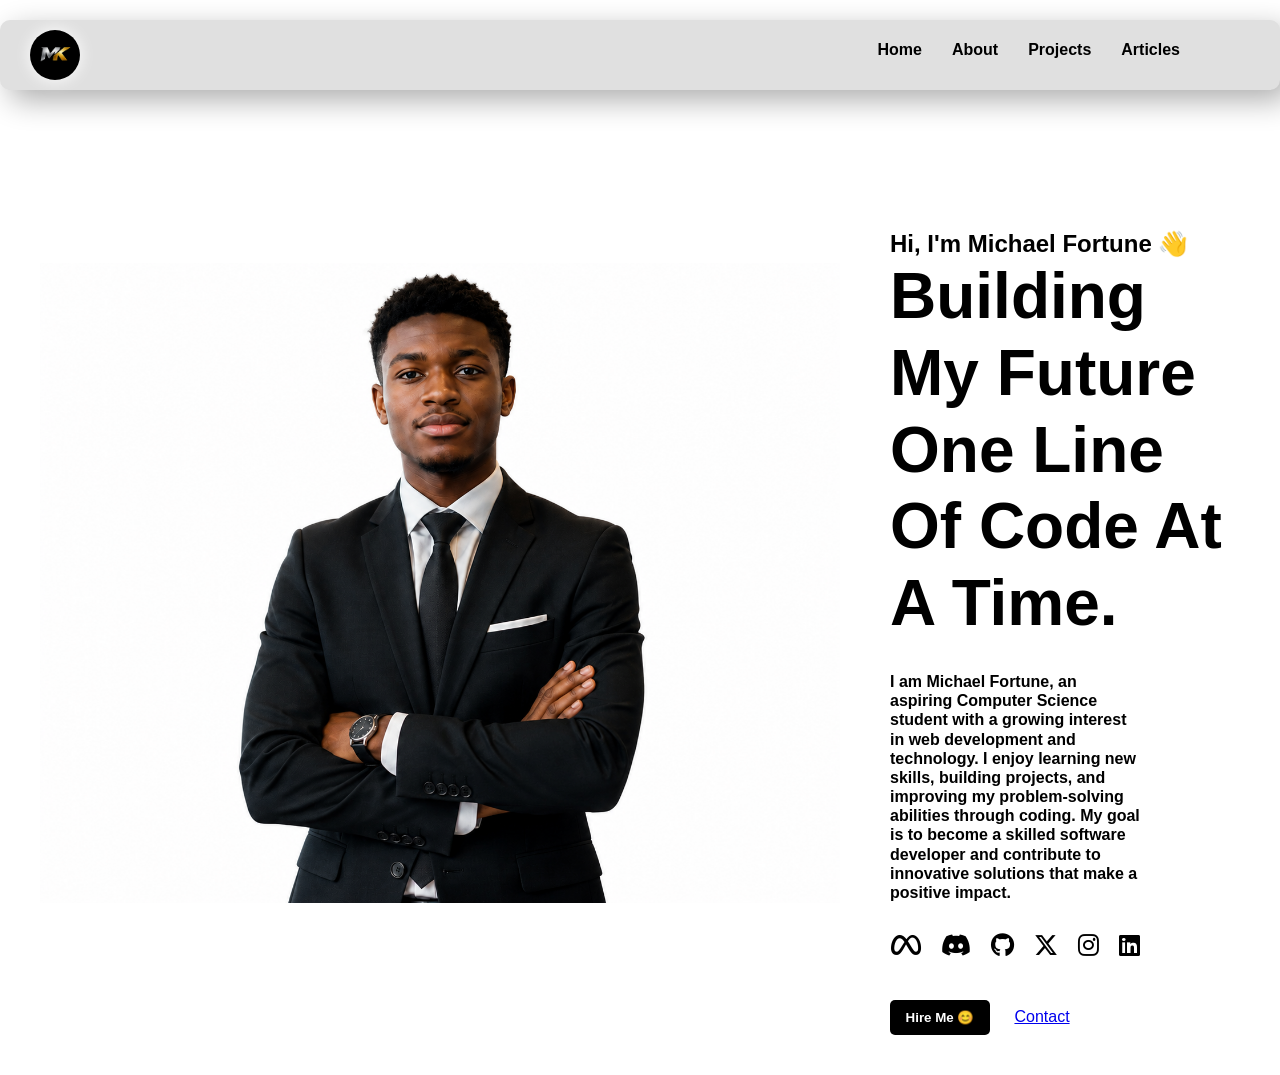
==== Index.html @ 8fdf56cf "changed file name to index.html" ====
<!DOCTYPE html>
<html lang="en">
<head>
    <meta charset="UTF-8">
    <meta name="viewport" content="width=device-width, initial-scale=1.0">
    <title>MK</title>
    <link rel="stylesheet" href="Index.css">
    <link rel="stylesheet" href="https://fonts.googleapis.com/css?family=Tangerine">
    <link rel="stylesheet" href="https://cdnjs.cloudflare.com/ajax/libs/font-awesome/6.5.2/css/all.min.css">
    <!-- <style>scroll-behaviour:smooth
    </style> -->
</head>
<body>
    <nav>
        <img src="mk.png" alt="Logo">
         <ul class="left">
                        <li><a href="http://127.0.0.1:5500/portfolio.html">Home</a></li>            
                        <li><a href="http://127.0.0.1:5500/About.html">About</a></li>
            <li><a href="http://127.0.0.1:5500/projects.html">Projects</a></li>
            <li>Articles</li>
        </ul>
    </nav>
        <section class="hero">
            <img src="ct.png" alt="image">
            <div>
                <h2>Hi, I'm Michael Fortune 👋</h2>
            <h1>Building My Future One Line Of Code At A Time.</h1>
            <p>I am Michael Fortune, an aspiring Computer Science student with a growing interest in web development and
                technology. I enjoy learning new skills, building projects, and improving my problem-solving abilities
                through coding.
                My goal is to become a skilled software developer and contribute to innovative solutions that make a
                positive impact.
            </p>
            <ul class="sec">
        <li><i class="fa-brands fa-meta"></i></li></li>
    <li><i class="fa-brands fa-discord"></i></li>
    <li><i class="fa-brands fa-github"></i></li>
        <li><i class="fa-brands fa-x-twitter"></i></li>
    <li><i class="fa-brands fa-instagram"></i></li>
    <li><i class="fa-brands fa-linkedin"></i></li>
</ul>
            <div>
                <button>Hire Me 😊</button> <span><a href="http://127.0.0.1:5500/contact.html">Contact</a></span>
            </div>
            </div>
        </section>
        <!-- <footer> -->
            <!-- <button>Hire Me</button> -->
        <!-- </footer> -->
        <!-- <footer> -->
            <!-- <p>&copy; 2026 M K. All rights reserved.</p> -->
         <!-- </footer> -->

</body>

</html>
---- Index.css ----
*{ 
  margin: 0;
  padding: 0;
  box-sizing: border-box;
}
body{
  background-color:#FEFDFD;
  color: black;
  font-family:Verdana, sans-serif;
  /* box-shadow:inset 10px 10px 24px ; */
}
nav{
  margin-top: 20px;
  display: flex;
 justify-content:space-between;
  align-items: center;
  background: #e0e0e0;
border-radius: 10px;
box-shadow: 10px 10px 30px #adadad,
            -20px -20px 40px #ffffff;
}
nav img{
   width: 50px;
    height:auto ;
    background-color: rgb(0, 0, 0);
    border-radius: 50%;
    margin: 10px;
    margin-left: 30px;
     filter: drop-shadow(0 0 8px rgb(255, 255, 255));
    
}
nav .left{
  display: flex;
  justify-content: center;
  align-items: center;
  list-style: none;
  gap: 30px;
  padding-left:100px ;
  font-weight: bolder;
}
nav .left li a{
  transition: 0.3s;
}
nav .left li a{
  color: black;
  text-decoration: none;
}
nav .left li a:hover{
   color: grey;
  cursor: pointer;
}
.hero .sec{
  padding-right: 100px;
  font-size: 1.5rem;
  display: flex;
  justify-content: center;
  align-items: center;
  list-style: none;
  gap: 20px;
margin-top: 30px;
}
.hero .sec li {
  color: black;
}

.hero .sec li i {
  transition: 0.3s ease-in;
}

.hero .sec li i:hover{
  background-color: rgb(1, 7, 12);
  border-radius: 30px;
  /* position: static; */
  color: white;
  padding: 7px;
}
.hero{
    display: flex;
    align-items: center;
    justify-content: center;
    gap: 50px;
    padding: 40px;
}
h2{
  margin-top: 100px;
}

.hero img{
    /* height: 30rem;
    width: 150%; */
    /* margin-left: 200px; */
    width: 500px;
    max-width: 100%;
    height: auto;
}


/* .hero{
    max-width: 600px;
} */
h1{
  display: inline-block;
  line-height: 1.4;
    /* font-size: 4rem; */
    font-size:clamp(2rem, 5vw, 4rem);
}
.hero p{
    line-height: 1.4;
    /* margin-right: 100px; */
    font-weight: 600;
    /* margin-top: 30px; */
    max-width:600px;
  margin-top:30px;
} 
footer{
  padding-left: 50px;
}
 footer button{
    width: 100px;
    height:6rem ;
    background-color:black;
    border-radius: 50%;
    /* margin: 10px; */
    color: white; 
    font-weight: bold;  
    border: none;
}
.hero button{
  padding: 10px;
  width:100px ;
  margin-top: 20px;
  border-radius: 5px;
  border: none;
  background-color: black;
  color: white;
  font-weight: bold;
  transition: 0.5s;
  margin-top: 40px;
}
.hero button:hover{
  /* background-color: rgb(30, 29, 29); */
  transform: scale(1.2);
  cursor: pointer;
  color: grey;
}
.hero span{
margin: 20px;
margin-top: 40px;

}
.hero span:hover{
  text-decoration: underline;
  cursor: pointer;
}
@media (max-width:492px) {
  nav{
   flex-direction: column;
    gap: 15px;
    padding: 15px; ;
    max-width: 100%;
    width: 450px;
  }
  }
  nav .logo{
    display: flex;
    align-items: center;
    justify-content: space-between;
    /* padding-bottom: 20px; */  
  }
  .hero img{
    width: 50rem;
    height: 100%;
  }
  .hero{
    display: flex;
    align-items: center;
    justify-content: center;
    gap: 50px;
    flex-direction: row;
    /* padding: 40px; */
  }
  h1{
    display: flex;
    justify-content: center;
    align-items: center;
    line-height: 1.2;
  }
  .hero p{
    /* display: flex;
    justify-content: center;
    align-items: center; */
    line-height: 1.2;
    margin-right: 100px;
    font-weight: 600;
    margin-top: 30px;
  }
  nav ul{
     display: flex;
     justify-content: center;
     align-items: center;
     display:inline-flex;
     justify-content:center;
     padding-bottom: 10px;
     padding-right: 100px;
    
  }

@media (max-width: 768px){
  .hero{
    flex-direction: column;
    text-align: center;
  }
  .hero img{
    width: 200px;
    height: 200px;
  }
}
@media (prefers-color-scheme: light) {
  body{
    background-color: white;
  }
}
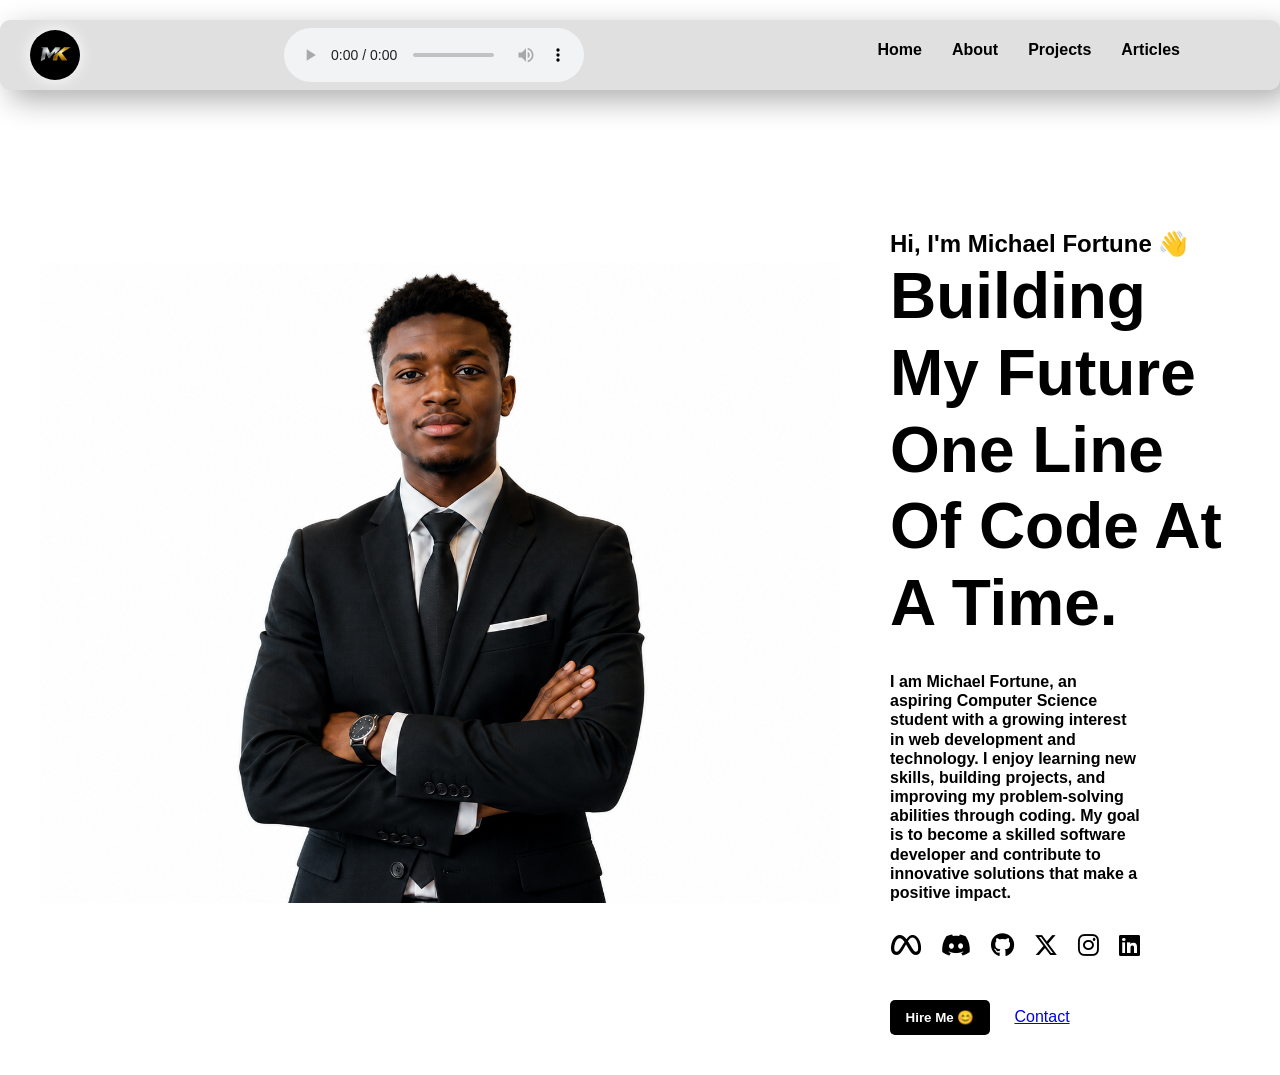
==== commit 1e1634b3: "changed project structure" ====
--- a/Index.html
+++ b/Index.html
@@ -4,24 +4,26 @@
     <meta charset="UTF-8">
     <meta name="viewport" content="width=device-width, initial-scale=1.0">
     <title>MK</title>
-    <link rel="stylesheet" href="Index.css">
+    <link rel="stylesheet" href="styles/Index.css">
     <link rel="stylesheet" href="https://fonts.googleapis.com/css?family=Tangerine">
     <link rel="stylesheet" href="https://cdnjs.cloudflare.com/ajax/libs/font-awesome/6.5.2/css/all.min.css">
     <!-- <style>scroll-behaviour:smooth
     </style> -->
+    <!-- <script>script.js</script> -->
 </head>
 <body>
     <nav>
         <img src="mk.png" alt="Logo">
+        <audio id="myAudio" src="chi.mp3" autoplay loop controls></audio>
          <ul class="left">
-                        <li><a href="http://127.0.0.1:5500/portfolio.html">Home</a></li>            
+                        <li><a href="http://127.0.0.1:5500/Index.html">Home</a></li>            
                         <li><a href="http://127.0.0.1:5500/About.html">About</a></li>
             <li><a href="http://127.0.0.1:5500/projects.html">Projects</a></li>
-            <li>Articles</li>
+            <li><a href="http://127.0.0.1:5500/articles.html">Articles</a></li>
         </ul>
     </nav>
         <section class="hero">
-            <img src="ct.png" alt="image">
+            <img src="images/ct.png" alt="image">
             <div>
                 <h2>Hi, I'm Michael Fortune 👋</h2>
             <h1>Building My Future One Line Of Code At A Time.</h1>
--- a/styles/Index.css
+++ b/styles/Index.css
@@ -0,0 +1,222 @@
+*{ 
+  margin: 0;
+  padding: 0;
+  box-sizing: border-box;
+}
+body{
+  background-color:#FEFDFD;
+  color: black;
+  font-family:Verdana, sans-serif;
+  /* box-shadow:inset 10px 10px 24px ; */
+}
+nav{
+  margin-top: 20px;
+  display: flex;
+ justify-content:space-between;
+  align-items: center;
+  background: #e0e0e0;
+border-radius: 10px;
+box-shadow: 10px 10px 30px #adadad,
+            -20px -20px 40px #ffffff;
+}
+nav img{
+   width: 50px;
+    height:auto ;
+    background-color: rgb(0, 0, 0);
+    border-radius: 50%;
+    margin: 10px;
+    margin-left: 30px;
+     filter: drop-shadow(0 0 8px rgb(255, 255, 255));
+    
+}
+nav .left{
+  display: flex;
+  justify-content: center;
+  align-items: center;
+  list-style: none;
+  gap: 30px;
+  padding-left:100px ;
+  font-weight: bolder;
+}
+nav .left li a{
+  transition: 0.3s;
+}
+nav .left li a{
+  color: black;
+  text-decoration: none;
+}
+nav .left li a:hover{
+   color: grey;
+  cursor: pointer;
+}
+.hero .sec{
+  padding-right: 100px;
+  font-size: 1.5rem;
+  display: flex;
+  justify-content: center;
+  align-items: center;
+  list-style: none;
+  gap: 20px;
+margin-top: 30px;
+}
+.hero .sec li {
+  color: black;
+}
+
+.hero .sec li i {
+  transition: 0.3s ease-in;
+}
+
+.hero .sec li i:hover{
+  background-color: rgb(1, 7, 12);
+  border-radius: 30px;
+  /* position: static; */
+  color: white;
+  padding: 7px;
+}
+.hero{
+    display: flex;
+    align-items: center;
+    justify-content: center;
+    gap: 50px;
+    padding: 40px;
+}
+h2{
+  margin-top: 100px;
+}
+
+.hero img{
+    /* height: 30rem;
+    width: 150%; */
+    /* margin-left: 200px; */
+    width: 500px;
+    max-width: 100%;
+    height: auto;
+}
+
+
+/* .hero{
+    max-width: 600px;
+} */
+h1{
+  display: inline-block;
+  line-height: 1.4;
+    /* font-size: 4rem; */
+    font-size:clamp(2rem, 5vw, 4rem);
+}
+.hero p{
+    line-height: 1.4;
+    /* margin-right: 100px; */
+    font-weight: 600;
+    /* margin-top: 30px; */
+    max-width:600px;
+  margin-top:30px;
+} 
+footer{
+  padding-left: 50px;
+}
+ footer button{
+    width: 100px;
+    height:6rem ;
+    background-color:black;
+    border-radius: 50%;
+    /* margin: 10px; */
+    color: white; 
+    font-weight: bold;  
+    border: none;
+}
+.hero button{
+  padding: 10px;
+  width:100px ;
+  margin-top: 20px;
+  border-radius: 5px;
+  border: none;
+  background-color: black;
+  color: white;
+  font-weight: bold;
+  transition: 0.5s;
+  margin-top: 40px;
+}
+.hero button:hover{
+  /* background-color: rgb(30, 29, 29); */
+  transform: scale(1.2);
+  cursor: pointer;
+  color: grey;
+}
+.hero span{
+margin: 20px;
+margin-top: 40px;
+
+}
+.hero span:hover{
+  text-decoration: underline;
+  cursor: pointer;
+}
+@media (max-width:492px) {
+  nav{
+   flex-direction: column;
+    gap: 15px;
+    padding: 15px; ;
+    max-width: 100%;
+    width: 450px;
+  }
+  }
+  nav .logo{
+    display: flex;
+    align-items: center;
+    justify-content: space-between;
+    /* padding-bottom: 20px; */  
+  }
+  .hero img{
+    width: 50rem;
+    height: 100%;
+  }
+  .hero{
+    display: flex;
+    align-items: center;
+    justify-content: center;
+    gap: 50px;
+    flex-direction: row;
+    /* padding: 40px; */
+  }
+  h1{
+    display: flex;
+    justify-content: center;
+    align-items: center;
+    line-height: 1.2;
+  }
+  .hero p{
+    /* display: flex;
+    justify-content: center;
+    align-items: center; */
+    line-height: 1.2;
+    margin-right: 100px;
+    font-weight: 600;
+    margin-top: 30px;
+  }
+  nav ul{
+     display: flex;
+     justify-content: center;
+     align-items: center;
+     display:inline-flex;
+     justify-content:center;
+     padding-bottom: 10px;
+     padding-right: 100px;
+    
+  }
+
+@media (max-width: 768px){
+  .hero{
+    flex-direction: column;
+    text-align: center;
+  }
+  .hero img{
+    width: 200px;
+    height: 200px;
+  }
+}
+@media (prefers-color-scheme: light) {
+  body{
+    background-color: white;
+  }
+}
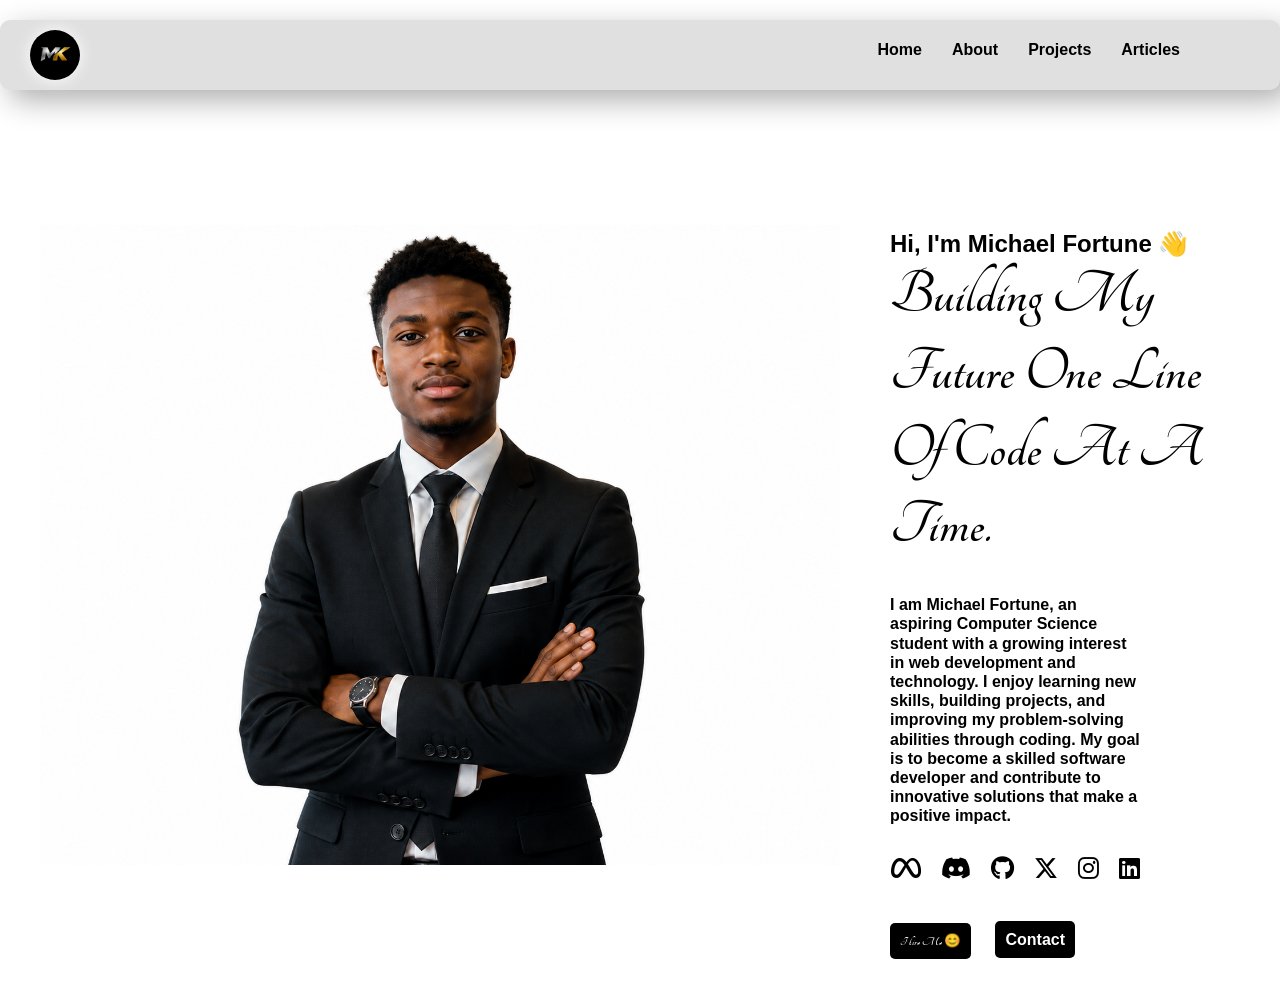
==== commit a81e0684: "michael" ====
--- a/Index.html
+++ b/Index.html
@@ -13,13 +13,13 @@
 </head>
 <body>
     <nav>
-        <img src="mk.png" alt="Logo">
-        <audio id="myAudio" src="chi.mp3" autoplay loop controls></audio>
+        <img src="images/mk.png" alt="Logo">
+        <!-- <audio id="myAudio" src="chi.mp3" autoplay loop controls></audio> -->
          <ul class="left">
-                        <li><a href="http://127.0.0.1:5500/Index.html">Home</a></li>            
-                        <li><a href="http://127.0.0.1:5500/About.html">About</a></li>
-            <li><a href="http://127.0.0.1:5500/projects.html">Projects</a></li>
-            <li><a href="http://127.0.0.1:5500/articles.html">Articles</a></li>
+                        <li><a href="/index.html">Home</a></li>            
+                        <li><a href="/index3.html">About</a></li>
+            <li><a href="/index1.html">Projects</a></li>
+            <li><a href="/index4.html">Articles</a></li>
         </ul>
     </nav>
         <section class="hero">
@@ -42,7 +42,7 @@
     <li><i class="fa-brands fa-linkedin"></i></li>
 </ul>
             <div>
-                <button>Hire Me 😊</button> <span><a href="http://127.0.0.1:5500/contact.html">Contact</a></span>
+                <button>Hire Me 😊</button> <span><a href="/contact.html">Contact</a></span>
             </div>
             </div>
         </section>
--- a/styles/Index.css
+++ b/styles/Index.css
@@ -101,6 +101,7 @@
 h1{
   display: inline-block;
   line-height: 1.4;
+  font-family: 'tangerine', sans-serif;
     /* font-size: 4rem; */
     font-size:clamp(2rem, 5vw, 4rem);
 }
@@ -127,7 +128,7 @@
 }
 .hero button{
   padding: 10px;
-  width:100px ;
+  /* width:100px ; */
   margin-top: 20px;
   border-radius: 5px;
   border: none;
@@ -136,21 +137,18 @@
   font-weight: bold;
   transition: 0.5s;
   margin-top: 40px;
+  font-family: 'tangerine', sans-serif;
 }
 .hero button:hover{
   /* background-color: rgb(30, 29, 29); */
   transform: scale(1.2);
   cursor: pointer;
-  color: grey;
+  color: rgb(255, 255, 255);
 }
 .hero span{
 margin: 20px;
 margin-top: 40px;
 
-}
-.hero span:hover{
-  text-decoration: underline;
-  cursor: pointer;
 }
 @media (max-width:492px) {
   nav{
@@ -220,3 +218,12 @@
     background-color: white;
   }
 }
+div span a{
+  text-decoration: none;
+  color: black;
+  font-weight: bold;
+  background-color: black;
+  color: white;
+  padding: 10px;
+  border-radius: 5px;
+}
